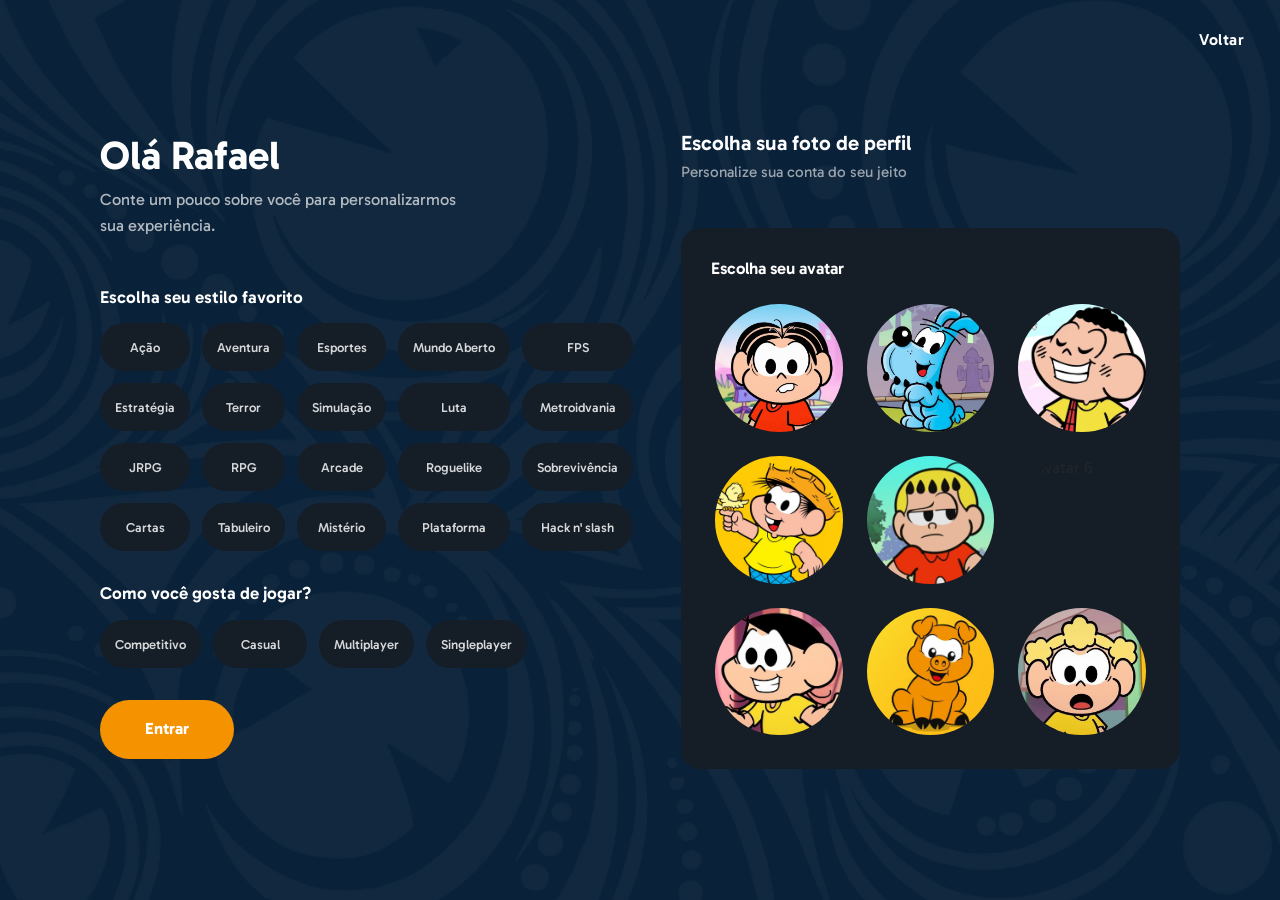
==== FORMULÁRIO IARA GAMES/preferencias.html @ 442a7160 "Add files via upload" ====
<!DOCTYPE html>
<html lang="pt-BR">
<head>
  <meta charset="UTF-8">
  <meta name="viewport" content="width=device-width, initial-scale=1.0">

  <title>Preferências – IARA</title>

  <link rel="icon" type="image/png" href="../imgs/favicon/favicon-96x96.png" sizes="96x96">
  <link rel="icon" type="image/svg+xml" href="../imgs/favicon/favicon.svg">
  <link rel="shortcut icon" href="../imgs/favicon/favicon.ico">
  <link rel="apple-touch-icon" sizes="180x180" href="../imgs/favicon/apple-touch-icon.png">

  <!-- Google Fonts -->
  <link rel="preconnect" href="https://fonts.googleapis.com">
  <link rel="preconnect" href="https://fonts.gstatic.com" crossorigin>

  <link
    href="https://fonts.googleapis.com/css2?family=Anton+SC&family=Gabarito:wght@400..900&display=swap"
    rel="stylesheet"
  >

  <!-- Bootstrap -->
  <link
    href="https://cdn.jsdelivr.net/npm/bootstrap@5.3.7/dist/css/bootstrap.min.css"
    rel="stylesheet"
  >

  <!-- CSS -->
  <link rel="stylesheet" href="preferencias.css">
</head>

<body>

  <a href="/FORMULÁRIO IARA GAMES/criar conta.html" class="voltar">
    Voltar
  </a>

  <form action="../Index.html" method="get">

    <main class="pref-wrapper container-fluid">

      <!-- Coluna esquerda -->
      <section class="pref-left d-flex flex-column">

        <div class="greeting">
          <h1>Olá Rafael</h1>

          <p>
            Conte um pouco sobre você para personalizarmos
            <br>
            sua experiência.
          </p>
        </div>

        <!-- Estilos -->
        <div class="pref-block">

          <h3>Escolha seu estilo favorito</h3>

          <div class="tags-row">

            <label class="tag">
              <input type="checkbox" name="estilo" value="acao">
              <span>Ação</span>
            </label>

            <label class="tag">
              <input type="checkbox" name="estilo" value="aventura">
              <span>Aventura</span>
            </label>

            <label class="tag">
              <input type="checkbox" name="estilo" value="esportes">
              <span>Esportes</span>
            </label>

            <label class="tag">
              <input type="checkbox" name="estilo" value="mundo-aberto">
              <span>Mundo Aberto</span>
            </label>

            <label class="tag">
              <input type="checkbox" name="estilo" value="fps">
              <span>FPS</span>
            </label>

            <label class="tag">
              <input type="checkbox" name="estilo" value="estrategia">
              <span>Estratégia</span>
            </label>

            <label class="tag">
              <input type="checkbox" name="estilo" value="terror">
              <span>Terror</span>
            </label>

            <label class="tag">
              <input type="checkbox" name="estilo" value="simulacao">
              <span>Simulação</span>
            </label>

            <label class="tag">
              <input type="checkbox" name="estilo" value="luta">
              <span>Luta</span>
            </label>

            <label class="tag">
              <input type="checkbox" name="estilo" value="metroidvania">
              <span>Metroidvania</span>
            </label>

            <label class="tag">
              <input type="checkbox" name="estilo" value="jrpg">
              <span>JRPG</span>
            </label>

            <label class="tag">
              <input type="checkbox" name="estilo" value="rpg">
              <span>RPG</span>
            </label>

            <label class="tag">
              <input type="checkbox" name="estilo" value="arcade">
              <span>Arcade</span>
            </label>

            <label class="tag">
              <input type="checkbox" name="estilo" value="roguelike">
              <span>Roguelike</span>
            </label>

            <label class="tag">
              <input type="checkbox" name="estilo" value="sobrevivencia">
              <span>Sobrevivência</span>
            </label>

            <label class="tag">
              <input type="checkbox" name="estilo" value="cartas">
              <span>Cartas</span>
            </label>

            <label class="tag">
              <input type="checkbox" name="estilo" value="tabuleiro">
              <span>Tabuleiro</span>
            </label>

            <label class="tag">
              <input type="checkbox" name="estilo" value="misterio">
              <span>Mistério</span>
            </label>

            <label class="tag">
              <input type="checkbox" name="estilo" value="plataforma">
              <span>Plataforma</span>
            </label>

            <label class="tag">
              <input type="checkbox" name="estilo" value="hack-slash">
              <span>Hack n' slash</span>
            </label>

          </div>
        </div>

        <!-- Modo -->
        <div class="pref-block">

          <h3>Como você gosta de jogar?</h3>

          <div class="tags-row">

            <label class="tag">
              <input type="radio" name="modo" value="competitivo">
              <span>Competitivo</span>
            </label>

            <label class="tag">
              <input type="radio" name="modo" value="casual">
              <span>Casual</span>
            </label>

            <label class="tag">
              <input type="radio" name="modo" value="multiplayer">
              <span>Multiplayer</span>
            </label>

            <label class="tag">
              <input type="radio" name="modo" value="singleplayer">
              <span>Singleplayer</span>
            </label>

          </div>
        </div>

        <!-- Botão -->
        <button type="submit" class="btn-entrar btn">
          Entrar
        </button>

      </section>

      <!-- Coluna direita -->
      <section class="pref-right d-flex flex-column">

        <div class="avatar-header">
          <h2>Escolha sua foto de perfil</h2>
          <p>Personalize sua conta do seu jeito</p>
        </div>

        <div class="avatar-box">

          <h3>Escolha seu avatar</h3>

          <div class="avatar-grid row g-0">

            <label class="avatar-option">
              <input type="radio" name="avatar" value="1">
              <img src="/imgs/preferencias/monica.jpg" alt="Avatar 1">
            </label>

            <label class="avatar-option">
              <input type="radio" name="avatar" value="2">
              <img src="/imgs/preferencias/bidu.jpg" alt="Avatar 2">
            </label>

            <label class="avatar-option">
              <input type="radio" name="avatar" value="3">
              <img src="/imgs/preferencias/cascao.jpg" alt="Avatar 3">
            </label>

            <label class="avatar-option">
              <input type="radio" name="avatar" value="4">
              <img src="/imgs/preferencias/chico.jpg" alt="Avatar 4">
            </label>

            <label class="avatar-option">
              <input type="radio" name="avatar" value="5">
              <img src="/imgs/preferencias/franjinha.jpg" alt="Avatar 5">
            </label>

            <label class="avatar-option">
              <input type="radio" name="avatar" value="6">
              <img src="/imgs/preferencias/horacio.jpg" alt="Avatar 6">
            </label>

            <label class="avatar-option">
              <input type="radio" name="avatar" value="7">
              <img src="/imgs/preferencias/magali.jpg" alt="Avatar 7">
            </label>

            <label class="avatar-option">
              <input type="radio" name="avatar" value="8">
              <img src="/imgs/preferencias/monicao.jpg" alt="Avatar 8">
            </label>

            <label class="avatar-option">
              <input type="radio" name="avatar" value="9">
              <img src="/imgs/preferencias/xaveco.jpg" alt="Avatar 9">
            </label>

          </div>

        </div>

      </section>

    </main>

  </form>

  <!-- Bootstrap JS -->
  <script src="https://cdn.jsdelivr.net/npm/bootstrap@5.3.7/dist/js/bootstrap.bundle.min.js"></script>

</body>
</html>
---- FORMULÁRIO IARA GAMES/preferencias.css ----
* {
  margin: 0;
  padding: 0;
  box-sizing: border-box;
}

:root {
  --azul-escuro: #151D27;
  --azul-marinho: #0A2239;
  --laranja: #F49200;
  --branco: #fefefe;
}

body {
  min-height: 100vh;
  background-color: var(--azul-marinho);
  background-image: url(../imgs/background/fundo_formulario.png);
  background-size: cover;
  background-position: center;
  display: flex;
  justify-content: center;
  align-items: center;
  font-family: "Gabarito", "Arial", sans-serif;
  padding: 40px 24px;
}

/* Voltar */
.voltar {
  position: fixed;
  top: 28px;
  right: 36px;
  color: var(--branco);
  text-decoration: none;
  font-size: 1rem;
  font-weight: 600;
  letter-spacing: 0.5px;
  transition: opacity 0.25s ease;
  z-index: 10;
}

.voltar:hover {
  opacity: 0.7;
}

/* Layout principal */
.pref-wrapper {
  width: 100%;
  max-width: 1080px;
  display: grid;
  grid-template-columns: 1fr 1fr;
  gap: 48px;
  align-items: start;
  padding: 0;
}

/* ───────── Coluna esquerda ───────── */
.pref-left {
  gap: 32px;
}

/* Saudação */
.greeting h1 {
  font-size: 2.5rem;
  font-weight: 700;
  color: var(--branco);
  margin-bottom: 8px;
}

.greeting p {
  color: rgba(255, 255, 255, 0.68);
  font-size: 1.02rem;
  line-height: 1.6;
}

/* Blocos */
.pref-block h3 {
  color: var(--branco);
  font-size: 1.08rem;
  font-weight: 600;
  margin-bottom: 16px;
}

/* Grid uniforme */
.tags-row {
  display: grid;
  grid-template-columns: repeat(5, 1fr);
  gap: 12px;
}

/* Tag */
.tag {
  width: 100%;
  cursor: pointer;
}

.tag input {
  display: none;
}

.tag span {
  width: 100%;
  min-height: 48px;
  display: flex;
  align-items: center;
  justify-content: center;
  padding: 10px 12px;
  border-radius: 999px;
  border: 3px solid transparent;
  background: var(--azul-escuro);
  color: rgba(255, 255, 255, 0.82);
  font-family: "Gabarito", "Arial", sans-serif;
  font-size: 0.82rem;
  font-weight: 500;
  line-height: 1;
  white-space: nowrap;
  overflow: hidden;
  text-overflow: ellipsis;
  transition: all 0.25s ease;
  user-select: none;
}

.tag:hover span {
  border-color: white;
  color: var(--branco);
  transform: translateY(-1px);
}

.tag input:checked + span {
  background: #0B7CB9;
  border-color: var(--branco);
  color: var(--branco);
  font-weight: 600;
}

/* Botão */
.btn-entrar {
  align-self: flex-start;
  padding: 14px 42px;
  background: var(--laranja);
  border: 3px solid transparent;
  border-radius: 100px;
  color: var(--branco);
  font-family: "Gabarito", "Arial", sans-serif;
  font-size: 1.02rem;
  font-weight: 700;
  cursor: pointer;
  transition: all 0.25s ease;
}

.btn-entrar.btn:hover {
  background: var(--laranja);
  border: 3px solid var(--branco);
  color: var(--branco);
  transform: translateY(-1px);
}

.btn-entrar.btn:focus,
.btn-entrar.btn:active {
  background: var(--laranja);
  border: 3px solid transparent;
  color: var(--branco);
  box-shadow: none;
}

/* ───────── Coluna direita ───────── */
.pref-right {
  gap: 28px;
}

.avatar-header h2 {
  color: var(--branco);
  font-size: 1.3rem;
  font-weight: 600;
  margin-bottom: 6px;
}

.avatar-header p {
  color: rgba(255, 255, 255, 0.58);
  font-size: 0.95rem;
}

/* Caixa avatar */
.avatar-box {
  background: var(--azul-escuro);
  border-radius: 20px;
  padding: 30px;
}

.avatar-box h3 {
  color: var(--branco);
  font-size: 1.05rem;
  font-weight: 600;
  margin-bottom: 22px;
}

/* Grid avatar */
.avatar-grid {
  display: grid;
  grid-template-columns: repeat(3, 1fr);
  gap: 16px;
  margin: 0;
}

/* Avatar */
.avatar-option {
  cursor: pointer;
  display: block;
  width: 100%;
  aspect-ratio: 1 / 1;
  border-radius: 50%;
  overflow: hidden;
  border: 4px solid transparent;
  transition: all 0.25s ease;
}

.avatar-option input {
  display: none;
}

.avatar-option img {
  width: 100%;
  height: 100%;
  object-fit: cover;
  display: block;
  transition: transform 0.25s ease;
  pointer-events: none;
}

.avatar-option:hover {
  transform: scale(1.02);
  border-color: #0B7CB9;
}

.avatar-option:hover img {
  transform: scale(1.05);
}

.avatar-option:has(input:checked) {
  border-color: #0B7CB9;
}

.avatar-option:has(input:checked) img {
  transform: scale(1);
}

/* ───────── Responsivo ───────── */
@media (max-width: 980px) {
  .tags-row {
    grid-template-columns: repeat(4, 1fr);
  }
}

@media (max-width: 768px) {
  body {
    padding: 100px 20px 40px;
  }

  .pref-wrapper {
    grid-template-columns: 1fr;
    gap: 40px;
  }

  .voltar {
    top: 18px;
    right: 20px;
  }

  .tags-row {
    grid-template-columns: repeat(3, 1fr);
  }
}

@media (max-width: 560px) {
  .greeting h1 {
    font-size: 2rem;
  }

  .tags-row {
    grid-template-columns: repeat(2, 1fr);
  }

  .tag span {
    font-size: 0.8rem;
    min-height: 46px;
  }
}
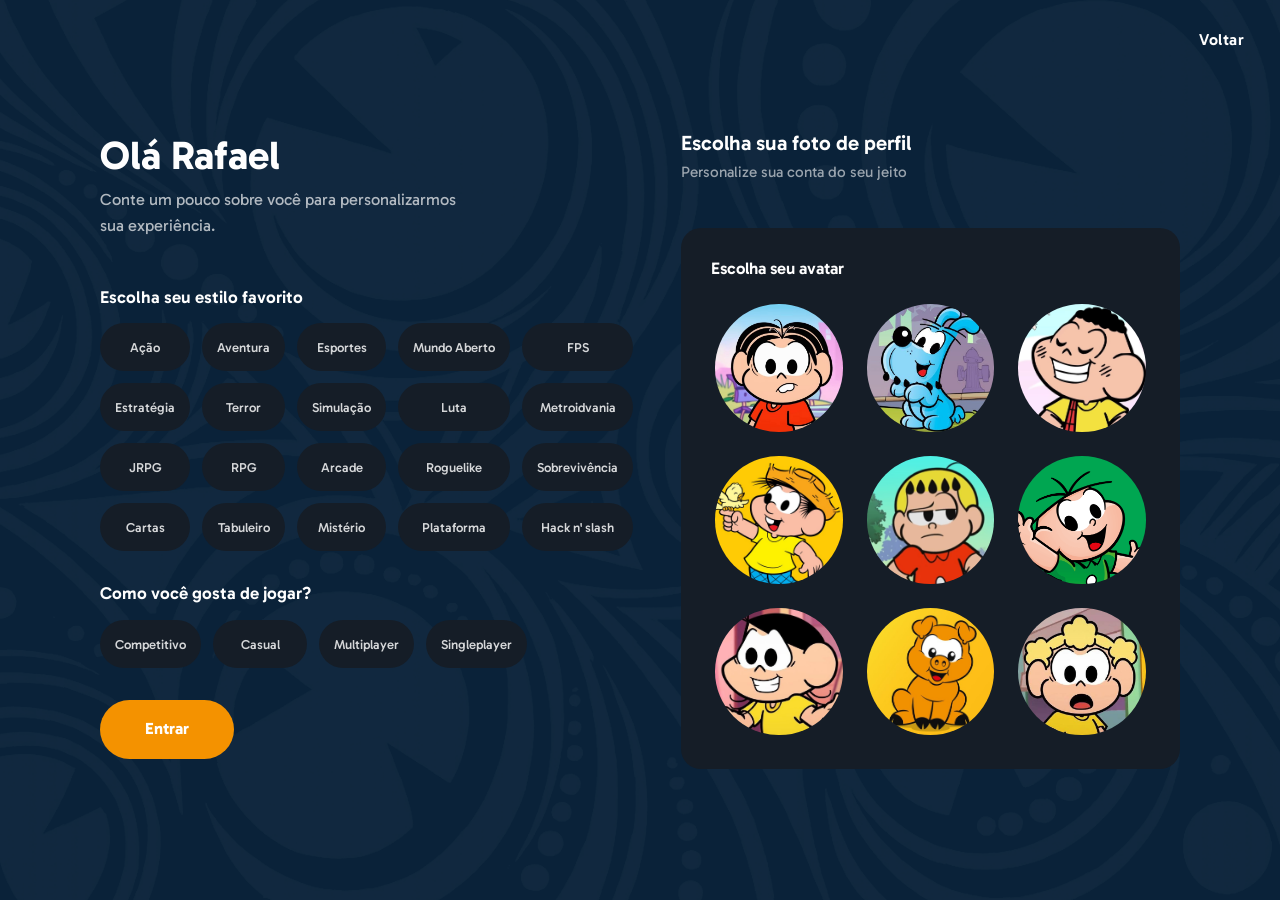
==== commit f5667757: "Update preferencias.html" ====
--- a/FORMULÁRIO IARA GAMES/preferencias.html
+++ b/FORMULÁRIO IARA GAMES/preferencias.html
@@ -36,7 +36,7 @@
     Voltar
   </a>
 
-  <form action="../Index.html" method="get">
+  <form action="../index.html" method="get">
 
     <main class="pref-wrapper container-fluid">
 
@@ -241,7 +241,7 @@
 
             <label class="avatar-option">
               <input type="radio" name="avatar" value="6">
-              <img src="/imgs/preferencias/horacio.jpg" alt="Avatar 6">
+              <img src="/imgs/preferencias/cebolinha.jpg" alt="Avatar 6">
             </label>
 
             <label class="avatar-option">
@@ -273,4 +273,4 @@
   <script src="https://cdn.jsdelivr.net/npm/bootstrap@5.3.7/dist/js/bootstrap.bundle.min.js"></script>
 
 </body>
-</html>+</html>
